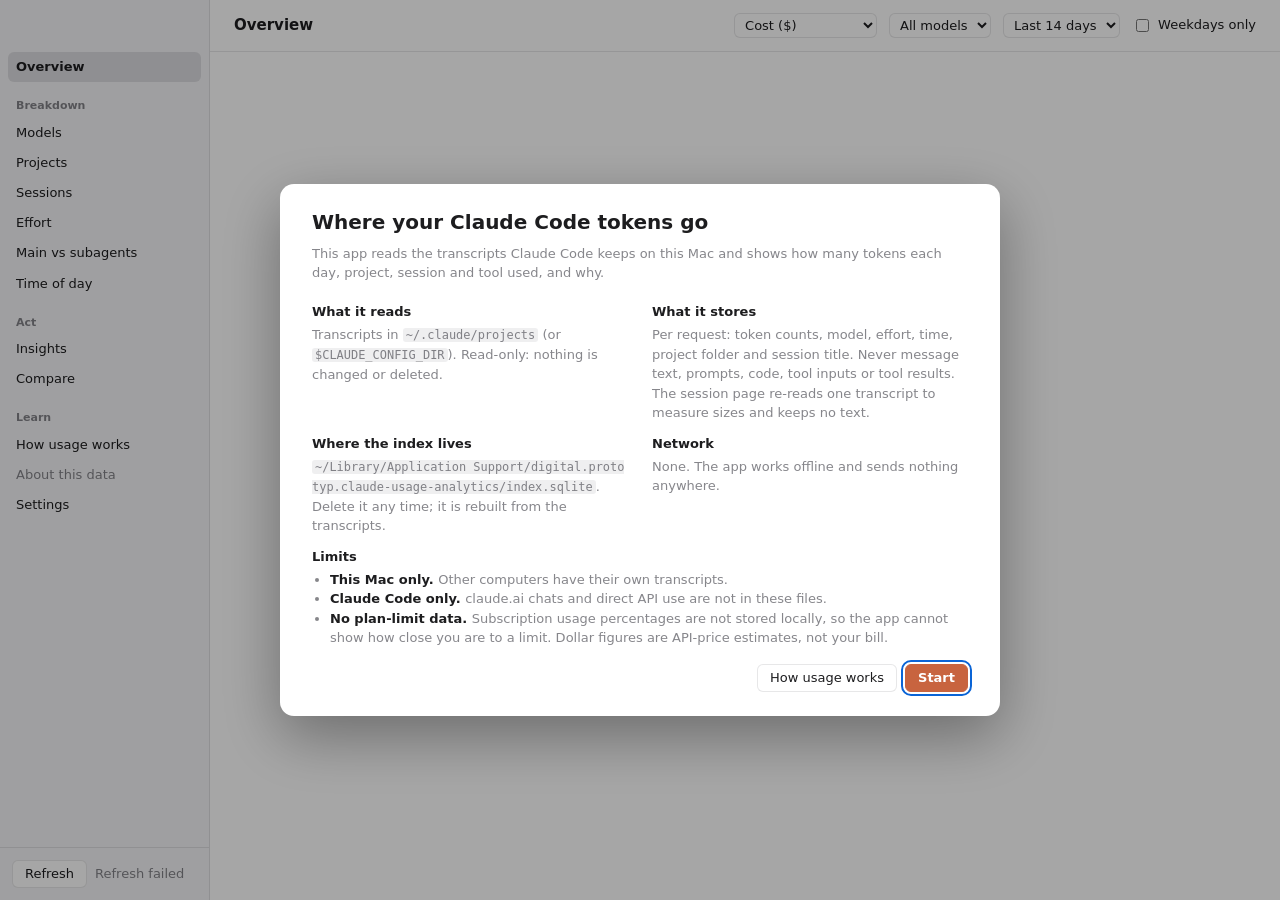
==== ui/index.html @ b47db973 "Claude Usage Analytics 0.1.0" ====
<!doctype html>
<html lang="en">
  <head>
    <meta charset="utf-8" />
    <meta name="viewport" content="width=device-width, initial-scale=1" />
    <title>Claude Usage Analytics</title>
    <link rel="stylesheet" href="styles.css" />
  </head>
  <body>
    <aside class="sidebar">
      <div class="drag" data-tauri-drag-region></div>
      <nav class="nav" id="nav" aria-label="Views">
        <button class="nav-item" data-view="overview">Overview</button>
        <div class="nav-section" role="presentation">Breakdown</div>
        <button class="nav-item" data-view="model">Models</button>
        <button class="nav-item" data-view="project">Projects</button>
        <button class="nav-item" data-view="session">Sessions</button>
        <button class="nav-item" data-view="effort">Effort</button>
        <button class="nav-item" data-view="agent">Main vs subagents</button>
        <button class="nav-item" data-view="hour">Time of day</button>
        <div class="nav-section" role="presentation">Act</div>
        <button class="nav-item" data-view="insights">Insights</button>
        <button class="nav-item" data-view="compare">Compare</button>
        <div class="nav-section" role="presentation">Learn</div>
        <button class="nav-item" data-view="learn">How usage works</button>
        <button class="nav-item about" id="about" type="button">About this data</button>
        <button class="nav-item" data-view="settings">Settings</button>
      </nav>
      <div class="sidebar-foot">
        <button id="refresh" class="btn">Refresh</button>
        <span id="refreshed" class="muted" aria-live="polite"></span>
      </div>
    </aside>

    <main class="content">
      <header class="toolbar" data-tauri-drag-region>
        <h1 id="title">Overview</h1>
        <span id="scope" class="scope muted" hidden></span>
        <div class="filters">
          <select id="unit" title="Show amounts as" aria-label="Show amounts as">
            <option value="cost">Cost ($)</option>
            <option value="weighted">Weighted tokens</option>
            <option value="tokens">Raw tokens</option>
          </select>
          <select id="model" title="Model" aria-label="Model">
            <option value="">All models</option>
          </select>
          <select id="range" title="Range" aria-label="Date range">
            <option value="7">Last 7 days</option>
            <option value="14">Last 14 days</option>
            <option value="28">Last 28 days</option>
            <option value="90">Last 90 days</option>
          </select>
          <label class="toggle"><input type="checkbox" id="weekdays" /> Weekdays only</label>
        </div>
      </header>
      <div id="progress" class="progress" hidden role="status"><div class="bar"></div><span></span></div>
      <div class="body" id="body" tabindex="-1"></div>
    </main>

    <script src="glossary.js"></script>
    <script src="charts.js"></script>
    <script src="table.js"></script>
    <script src="skeleton.js"></script>
    <script src="app.js"></script>
    <script src="session.js"></script>
    <script src="learn.js"></script>
    <script src="pages.js"></script>
  </body>
</html>
---- ui/styles.css ----
:root {
  color-scheme: light dark;

  --font: -apple-system, BlinkMacSystemFont, "SF Pro Text", system-ui, sans-serif;
  --mono: ui-monospace, "SF Mono", Menlo, monospace;

  --fs-xs: 11px;
  --fs-sm: 13px;
  --fs-md: 15px;
  --fs-lg: 24px;

  --s1: 4px;
  --s2: 8px;
  --s3: 12px;
  --s4: 16px;
  --s5: 24px;
  --s6: 32px;

  --r-sm: 6px;
  --r-md: 10px;
  --row: 34px;

  --sidebar-w: 210px;
  --toolbar-h: 52px;

  --bg: #ffffff;
  --bg-2: #f5f5f7;
  --text: #1d1d1f;
  --text-2: rgba(60, 60, 67, 0.62);
  --sep: rgba(60, 60, 67, 0.12);
  --fill: rgba(120, 120, 128, 0.12);
  --fill-2: rgba(120, 120, 128, 0.2);
  --accent: #c8643f;
  --accent-soft: rgba(200, 100, 63, 0.18);
  --up: #c4372b;
  --down: #24894a;
  --muted: #8e8e93;
  --focus: #0a64d6;
  --pat-ink: rgba(255, 255, 255, 0.55);
  /* Categorical slots, light steps (validated: CVD ΔE ≥ 9.1 adjacent). Charts
     add a pattern per slot and direct labels, so hue is never the only cue. */
  --c1: #2a78d6;
  --c2: #eb6834;
  --c3: #1baf7a;
  --c4: #eda100;
  --c5: #e87ba4;
  --c6: #008300;
  --c7: #6250d6;
  --c8: #b0b0b5;
  --q1: #cde2fb;
  --q2: #9ec5f4;
  --q3: #6da7ec;
  --q4: #3987e5;
  --q5: #256abf;
  --q6: #184f95;
  --ev-compaction: #e5484d;
  --ev-rebuild: #c98500;
  --ev-subagent: #7a5cc9;
  --ev-error: #6e6e73;
}

@media (prefers-color-scheme: dark) {
  :root:not([data-theme="light"]) {
    color-scheme: dark;
    --bg: #1e1e1e;
    --bg-2: #262626;
    --text: #f5f5f7;
    --text-2: rgba(235, 235, 245, 0.66);
    --sep: rgba(84, 84, 88, 0.6);
    --fill: rgba(120, 120, 128, 0.2);
    --fill-2: rgba(120, 120, 128, 0.32);
    --accent: #e07c55;
    --accent-soft: rgba(224, 124, 85, 0.22);
    --up: #ff6a5c;
    --down: #3fcf74;
    --focus: #6aa8ff;
    --pat-ink: rgba(0, 0, 0, 0.42);
    /* Categorical slots, dark steps (validated: CVD ΔE ≥ 8.4 adjacent). */
    --c1: #3987e5;
    --c2: #d95926;
    --c3: #199e70;
    --c4: #c98500;
    --c5: #d55181;
    --c6: #0ca30c;
    --c7: #9085e9;
    --c8: #5a5a5f;
    /* One-hue scale for heatmaps; low values recede into the surface. */
    --q1: #0d366b;
    --q2: #184f95;
    --q3: #256abf;
    --q4: #3987e5;
    --q5: #6da7ec;
    --q6: #9ec5f4;
    --ev-compaction: #ff6b6f;
    --ev-rebuild: #f5a524;
    --ev-subagent: #b48ce6;
    --ev-error: #aeaeb2;
  }
}

:root[data-theme="dark"] {
    color-scheme: dark;
    --bg: #1e1e1e;
    --bg-2: #262626;
    --text: #f5f5f7;
    --text-2: rgba(235, 235, 245, 0.66);
    --sep: rgba(84, 84, 88, 0.6);
    --fill: rgba(120, 120, 128, 0.2);
    --fill-2: rgba(120, 120, 128, 0.32);
    --accent: #e07c55;
    --accent-soft: rgba(224, 124, 85, 0.22);
    --up: #ff6a5c;
    --down: #3fcf74;
    --focus: #6aa8ff;
    --pat-ink: rgba(0, 0, 0, 0.42);
    /* Categorical slots, dark steps (validated: CVD ΔE ≥ 8.4 adjacent). */
    --c1: #3987e5;
    --c2: #d95926;
    --c3: #199e70;
    --c4: #c98500;
    --c5: #d55181;
    --c6: #0ca30c;
    --c7: #9085e9;
    --c8: #5a5a5f;
    /* One-hue scale for heatmaps; low values recede into the surface. */
    --q1: #0d366b;
    --q2: #184f95;
    --q3: #256abf;
    --q4: #3987e5;
    --q5: #6da7ec;
    --q6: #9ec5f4;
    --ev-compaction: #ff6b6f;
    --ev-rebuild: #f5a524;
    --ev-subagent: #b48ce6;
    --ev-error: #aeaeb2;
}

:root[data-theme="light"] {
  color-scheme: light;
}

* {
  box-sizing: border-box;
}

html,
body {
  margin: 0;
  height: 100%;
  background: transparent;
  font: 400 var(--fs-sm) / 1.4 var(--font);
  color: var(--text);
  -webkit-font-smoothing: antialiased;
  user-select: none;
  cursor: default;
  overflow: hidden;
}

/* Outside Tauri (plain browser preview) there is no vibrancy behind us. */
html.web body {
  background: var(--bg-2);
}

body {
  display: grid;
  grid-template-columns: var(--sidebar-w) 1fr;
}

button,
select {
  font: inherit;
  color: inherit;
}

.muted {
  color: var(--text-2);
}

.num {
  font-variant-numeric: tabular-nums;
  text-align: right;
}

/* ---------- sidebar ---------- */
.sidebar {
  display: flex;
  flex-direction: column;
  min-height: 0;
  border-right: 1px solid var(--sep);
}

.drag {
  height: var(--toolbar-h);
  flex: none;
}

.nav {
  flex: 1;
  overflow: auto;
  padding: 0 var(--s2);
}

.nav-section {
  margin: var(--s4) var(--s2) var(--s1);
  font-size: var(--fs-xs);
  font-weight: 600;
  color: var(--text-2);
}

.nav-item {
  display: block;
  padding: 6px var(--s2);
  border-radius: var(--r-sm);
  color: var(--text);
  text-decoration: none;
}

.nav-item:hover {
  background: var(--fill);
}

.nav-item.active {
  background: var(--fill-2);
  font-weight: 600;
}

.sidebar-foot {
  display: flex;
  align-items: center;
  gap: var(--s2);
  padding: var(--s3);
  border-top: 1px solid var(--sep);
}

.btn {
  padding: 4px 12px;
  border: 1px solid var(--sep);
  border-radius: var(--r-sm);
  background: var(--bg);
  cursor: default;
}

.btn:active {
  background: var(--fill);
}

.btn:disabled {
  opacity: 0.5;
}

/* ---------- content ---------- */
.content {
  display: flex;
  flex-direction: column;
  min-width: 0;
  min-height: 0;
  background: var(--bg);
}

.toolbar {
  display: flex;
  align-items: center;
  gap: var(--s4);
  height: var(--toolbar-h);
  flex: none;
  padding: 0 var(--s5);
  border-bottom: 1px solid var(--sep);
}

.toolbar h1 {
  margin: 0;
  font-size: var(--fs-md);
  font-weight: 600;
}

.filters {
  margin-left: auto;
  display: flex;
  align-items: center;
  gap: var(--s3);
}

.filters select {
  padding: 3px 6px;
  border: 1px solid var(--sep);
  border-radius: var(--r-sm);
  background: var(--bg);
}

.toggle {
  display: flex;
  align-items: center;
  gap: 6px;
}

.progress {
  position: relative;
  height: 22px;
  flex: none;
  background: var(--fill);
  font-size: var(--fs-xs);
}

.progress .bar {
  position: absolute;
  inset: 0 auto 0 0;
  background: var(--accent-soft);
  transition: width 0.15s;
}

.progress span {
  position: relative;
  display: block;
  padding: 3px var(--s5);
  color: var(--text-2);
}

.body {
  flex: 1;
  overflow: auto;
  padding: var(--s5);
  user-select: text;
}

.empty {
  margin: 15vh auto;
  max-width: 420px;
  text-align: center;
  color: var(--text-2);
}

/* ---------- cards ---------- */
.cards {
  display: grid;
  grid-template-columns: repeat(4, minmax(0, 1fr));
  gap: var(--s3);
  margin-bottom: var(--s5);
}

.card {
  padding: var(--s4);
  border-radius: var(--r-md);
  background: var(--bg-2);
}

.card h3 {
  margin: 0 0 var(--s2);
  font-size: var(--fs-xs);
  font-weight: 600;
  color: var(--text-2);
  text-transform: uppercase;
  letter-spacing: 0.04em;
}

.card .big {
  font-size: var(--fs-lg);
  font-weight: 600;
  font-variant-numeric: tabular-nums;
}

.card .sub {
  margin-top: var(--s1);
  color: var(--text-2);
  font-variant-numeric: tabular-nums;
}

.delta {
  display: inline-block;
  margin-left: var(--s2);
  font-size: var(--fs-sm);
  font-weight: 600;
}

.delta.up {
  color: var(--up);
}

.delta.down {
  color: var(--down);
}

.kv {
  display: grid;
  grid-template-columns: 1fr auto auto;
  gap: 2px var(--s3);
  font-variant-numeric: tabular-nums;
}

.kv .k {
  color: var(--text-2);
}

/* ---------- chart ---------- */
.panel {
  margin-bottom: var(--s5);
}

.panel-head {
  display: flex;
  align-items: center;
  gap: var(--s3);
  margin-bottom: var(--s3);
}

.panel-head h2 {
  margin: 0;
  font-size: var(--fs-md);
  font-weight: 600;
}

.seg {
  margin-left: auto;
  display: inline-flex;
  padding: 2px;
  border-radius: var(--r-sm);
  background: var(--fill);
}

.seg button {
  padding: 2px 10px;
  border: 0;
  border-radius: 5px;
  background: transparent;
}

.seg button.on {
  background: var(--bg);
  box-shadow: 0 0.5px 2px rgba(0, 0, 0, 0.2);
}

.chart {
  width: 100%;
  display: block;
}

.chart .grid {
  stroke: var(--sep);
}

.chart .axis {
  fill: var(--text-2);
  font-size: 10px;
  font-variant-numeric: tabular-nums;
}

.chart .bar {
  fill: var(--accent);
  opacity: 0.75;
}

.chart .bar.today {
  opacity: 1;
}

.chart .bar.weekend {
  fill: var(--muted);
  opacity: 0.45;
}

.chart .hit {
  fill: transparent;
}

.chart .hit:hover + .bar,
.chart g:hover .bar {
  opacity: 1;
}

.tip {
  position: fixed;
  z-index: 10;
  padding: 6px 8px;
  border-radius: var(--r-sm);
  background: var(--text);
  color: var(--bg);
  font-size: var(--fs-xs);
  font-variant-numeric: tabular-nums;
  pointer-events: none;
  white-space: pre;
}

/* ---------- tables ---------- */
table {
  width: 100%;
  border-collapse: collapse;
  font-variant-numeric: tabular-nums;
}

th {
  position: sticky;
  top: calc(-1 * var(--s5));
  background: var(--bg);
  font-size: var(--fs-xs);
  font-weight: 600;
  color: var(--text-2);
  text-align: right;
  padding: 6px var(--s2);
  border-bottom: 1px solid var(--sep);
  white-space: nowrap;
}

th:first-child,
td:first-child {
  text-align: left;
}

td {
  height: var(--row);
  padding: 4px var(--s2);
  border-bottom: 1px solid var(--sep);
  text-align: right;
  white-space: nowrap;
}

table.breakdown {
  table-layout: fixed;
}

table.breakdown th:not(:first-child) {
  width: 84px;
}

table.breakdown th:nth-child(6) {
  width: 120px;
}

td.label {
  overflow: hidden;
  text-overflow: ellipsis;
}

td.label small {
  display: block;
  color: var(--text-2);
  font-size: var(--fs-xs);
  overflow: hidden;
  text-overflow: ellipsis;
}

tr.zero td {
  color: var(--text-2);
}

tr.today td:first-child {
  font-weight: 600;
}

.share {
  display: flex;
  align-items: center;
  justify-content: flex-end;
  gap: var(--s2);
}

.share .track {
  width: 56px;
  height: 6px;
  border-radius: 3px;
  background: var(--fill);
  overflow: hidden;
}

.share .fill {
  height: 100%;
  background: var(--accent);
}

.note {
  margin-top: var(--s4);
  color: var(--text-2);
  font-size: var(--fs-xs);
  max-width: 720px;
}

/* ---------- session detail ---------- */

tr.link td {
  cursor: pointer;
}

tr.link:hover td {
  background: var(--fill);
}

.detail-head {
  margin-bottom: var(--s4);
}

.detail-head h2 {
  margin: var(--s1) 0 2px;
  font-size: 20px;
  font-weight: 600;
}

.back {
  color: var(--accent);
  cursor: pointer;
}

.warnings {
  display: grid;
  gap: var(--s2);
}

.warning {
  padding: var(--s3) var(--s4);
  border-radius: var(--r-md);
  border-left: 3px solid var(--muted);
  background: var(--bg-2);
}

.warning.warn {
  border-left-color: var(--ev-rebuild);
}

.w-title {
  font-weight: 600;
}

.w-detail {
  margin-top: 2px;
  color: var(--text-2);
}

.note.top {
  margin: 0 0 var(--s3);
}

.stack {
  display: flex;
  height: 22px;
  border-radius: var(--r-sm);
  overflow: hidden;
  background: var(--fill);
}

.seg-bar {
  height: 100%;
  min-width: 1px;
}

.legend {
  display: flex;
  flex-wrap: wrap;
  gap: var(--s1) var(--s4);
  margin: var(--s2) 0 var(--s3);
  color: var(--text-2);
  font-size: var(--fs-xs);
}

.legend-item {
  display: inline-flex;
  align-items: center;
  gap: 6px;
}

.legend-item i,
i.dot {
  display: inline-block;
  width: 9px;
  height: 9px;
  border-radius: 2px;
  flex: none;
}

i.dot {
  margin-right: 8px;
  vertical-align: 0;
}

table.slices td {
  height: 30px;
}

table.slices td:nth-child(2) {
  width: 110px;
  text-align: left;
}

table.slices td:nth-child(3) {
  width: 32%;
}

table.slices td:nth-child(4),
table.slices td:nth-child(5) {
  width: 72px;
}

.hbar {
  height: 8px;
  border-radius: 4px;
  background: var(--fill);
  overflow: hidden;
}

.hbar > div {
  height: 100%;
}

.chart .bar.ctx {
  fill: var(--accent);
  opacity: 0.55;
}

.chart g:hover .bar.ctx {
  opacity: 1;
}

.filters[hidden] {
  display: none;
}

.btn.more {
  margin-top: var(--s3);
}

/* ---------- accessibility ---------- */
.sr-only {
  position: absolute;
  width: 1px;
  height: 1px;
  padding: 0;
  margin: -1px;
  overflow: hidden;
  clip: rect(0 0 0 0);
  white-space: nowrap;
  border: 0;
}

:focus {
  outline: none;
}

:focus-visible {
  outline: 2px solid var(--focus);
  outline-offset: 2px;
  border-radius: var(--r-sm);
}

tr:focus-visible {
  outline-offset: -2px;
}

tr:focus-visible td {
  background: var(--fill);
}

.chart-fig:focus-visible {
  outline-offset: 4px;
}

@media (prefers-reduced-motion: reduce) {
  *,
  *::before,
  *::after {
    transition: none !important;
    animation: none !important;
    scroll-behavior: auto !important;
  }
}

/* Windows high contrast / forced colours: patterns carry identity. */
@media (forced-colors: active) {
  .chart .seg,
  .chart .area,
  .chart .bar {
    forced-color-adjust: none;
  }
}

/* ---------- nav as buttons ---------- */
button.nav-item {
  width: 100%;
  border: 0;
  background: transparent;
  text-align: left;
  font: inherit;
  cursor: default;
}

.nav-item.about {
  color: var(--text-2);
}

.scope {
  margin-left: auto;
  font-size: var(--fs-sm);
  font-variant-numeric: tabular-nums;
}

.linklike {
  padding: 0;
  border: 0;
  background: none;
  color: var(--accent);
  font: inherit;
  cursor: pointer;
}

.linklike:hover {
  text-decoration: underline;
}

.btn.small {
  padding: 2px 8px;
  font-size: var(--fs-xs);
}

.btn.primary {
  background: var(--accent);
  border-color: var(--accent);
  color: #fff;
  font-weight: 600;
}

/* ---------- glossary terms ---------- */
.term,
.term-h {
  text-decoration: underline dotted;
  text-decoration-color: var(--text-2);
  text-underline-offset: 3px;
  cursor: help;
}

.card h3 .term {
  text-decoration-color: currentColor;
}

/* ---------- charts ---------- */
.chart-fig {
  margin: 0;
  position: relative;
}

.chart-host {
  width: 100%;
}

.pat-line {
  stroke: var(--pat-ink);
  stroke-width: 1.6;
}

.pat-ink {
  fill: var(--pat-ink);
}

.chart .seg,
.chart .area {
  stroke: none;
}

.chart .area {
  opacity: 0.9;
}

.chart .area-edge {
  fill: none;
  stroke: var(--bg);
  stroke-width: 1;
}

.chart .col:hover .seg,
.chart .col.kbd .seg {
  filter: brightness(1.08);
}

.chart .col.kbd .bar,
.chart .col:hover .bar {
  opacity: 1;
}

.chart .col.kbd .hit {
  fill: var(--fill);
}

.chart .clickable {
  cursor: pointer;
}

.chart .crosshair {
  stroke: var(--text-2);
  stroke-dasharray: 2 2;
}

.chart .kbd-dot {
  fill: transparent;
}

.chart .kbd-dot.kbd {
  fill: var(--text);
  stroke: var(--bg);
  stroke-width: 2;
}

.share-bar .seg-label {
  fill: #fff;
  font-size: 11px;
  font-weight: 600;
  paint-order: stroke;
  stroke: rgba(0, 0, 0, 0.45);
  stroke-width: 2.5px;
  pointer-events: none;
}

.share-bar .seg-g.kbd .seg,
.share-bar .seg-g:hover .seg {
  filter: brightness(1.1);
}

.share-bar .seg-g.kbd .seg {
  stroke: var(--text);
  stroke-width: 2;
}

.swatch {
  flex: none;
  vertical-align: -1px;
}

/* event markers: shape + colour */
.chart .ev line {
  stroke-width: 1;
  stroke-dasharray: 2 2;
  opacity: 0.8;
}

.chart .ev:hover line,
.chart .ev.kbd line {
  stroke-width: 2;
  opacity: 1;
}

.mk {
  stroke: var(--bg);
  stroke-width: 1;
}

.mk.mk-cross {
  fill: none;
  stroke-width: 2;
}

.ev-compaction line { stroke: var(--ev-compaction); }
.ev-rebuild line { stroke: var(--ev-rebuild); }
.ev-subagent line { stroke: var(--ev-subagent); }
.ev-error line { stroke: var(--ev-error); }
.mk.ev-compaction { fill: var(--ev-compaction); }
.mk.ev-rebuild { fill: var(--ev-rebuild); }
.mk.ev-subagent { fill: var(--ev-subagent); }
.mk.ev-error { stroke: var(--ev-error); }

/* heatmap */
.heatmap .cell { fill: var(--fill); }
.heatmap .cell.none { fill: transparent; stroke: var(--sep); }
.heatmap .cell.kbd,
.heatmap .cell:hover { stroke: var(--text); stroke-width: 1.5; }
.heatmap .cell.q1, .heat-q.q1 { fill: var(--q1); background: var(--q1); }
.heatmap .cell.q2, .heat-q.q2 { fill: var(--q2); background: var(--q2); }
.heatmap .cell.q3, .heat-q.q3 { fill: var(--q3); background: var(--q3); }
.heatmap .cell.q4, .heat-q.q4 { fill: var(--q4); background: var(--q4); }
.heatmap .cell.q5, .heat-q.q5 { fill: var(--q5); background: var(--q5); }
.heatmap .cell.q6, .heat-q.q6 { fill: var(--q6); background: var(--q6); }
.heat-legend { align-items: center; gap: 3px; }
.heat-legend span { margin: 0 4px; }
.heat-q { display: inline-block; width: 10px; height: 10px; border-radius: 2px; }
.heat-q.q0 { background: var(--fill); }

/* waterfall: direction is in the sign and the label, colour is extra */
.waterfall .wf-total .wf-bar { fill: var(--text-2); opacity: 0.55; }
.waterfall .wf-up .wf-bar { fill: var(--up); opacity: 0.8; }
.waterfall .wf-down .wf-bar { fill: var(--down); opacity: 0.8; }
.waterfall .wf-link { stroke: var(--text-2); stroke-dasharray: 2 2; }
.waterfall .wf-value { fill: var(--text); font-size: 11px; font-weight: 600; font-variant-numeric: tabular-nums; }
.waterfall g.kbd .wf-bar,
.waterfall g:hover .wf-bar { opacity: 1; }

.why {
  margin: 0 0 var(--s2);
  font-size: var(--fs-md);
}

/* sparklines */
.spark { display: block; overflow: visible; }
.spark-line { fill: none; stroke: var(--accent); stroke-width: 1.5; stroke-linejoin: round; }
.spark-area { fill: var(--accent-soft); }
.spark-dot { fill: var(--accent); }
.spark-cell { display: inline-flex; justify-content: flex-end; width: 80px; height: 18px; }
.card { position: relative; }
.card-spark { margin-top: var(--s2); opacity: 0.9; }

.two-col {
  display: grid;
  grid-template-columns: minmax(0, 1fr) minmax(0, 1fr);
  gap: var(--s5);
}

.lead {
  margin: 0 0 var(--s4);
  color: var(--text-2);
  max-width: 760px;
}

/* ---------- tables ---------- */
.dtable {
  margin-bottom: var(--s5);
}

.dt-tools {
  display: flex;
  align-items: center;
  gap: var(--s2);
  margin-bottom: var(--s2);
}

.dt-tools .spacer {
  flex: 1;
}

.dt-search {
  width: 200px;
  padding: 3px 8px;
  border: 1px solid var(--sep);
  border-radius: var(--r-sm);
  background: var(--bg);
  color: var(--text);
  font: inherit;
}

.dt-status {
  font-size: var(--fs-xs);
}

th button.sort {
  display: inline-flex;
  align-items: center;
  gap: 3px;
  padding: 0;
  border: 0;
  background: none;
  font: inherit;
  color: inherit;
  cursor: pointer;
  max-width: 100%;
}

th button.sort .arrow {
  font-size: 8px;
  min-width: 8px;
}

th[aria-sort] {
  color: var(--text);
}

th.left,
td.left {
  text-align: left;
}

table.breakdown th:not(:first-child) {
  width: auto;
}

table.breakdown col:not(:first-child) {
  width: 92px;
}

.cell-label {
  display: block;
  overflow: hidden;
  text-overflow: ellipsis;
}

.cell-label small {
  display: block;
  color: var(--text-2);
  font-size: var(--fs-xs);
  overflow: hidden;
  text-overflow: ellipsis;
}

td {
  overflow: hidden;
  text-overflow: ellipsis;
}

table.slices td {
  height: 30px;
}

/* ---------- session ---------- */
.detail-head .meta {
  display: flex;
  flex-wrap: wrap;
  align-items: center;
  gap: var(--s1) var(--s3);
  color: var(--text-2);
}

.badge {
  padding: 1px 8px;
  border-radius: 10px;
  font-size: var(--fs-xs);
  font-weight: 600;
  background: var(--fill);
  color: var(--text-2);
}

.badge.estimated {
  background: var(--accent-soft);
  color: var(--text);
}

.w-title {
  display: flex;
  align-items: center;
  gap: var(--s2);
}

.w-icon {
  display: inline-grid;
  place-items: center;
  width: 16px;
  height: 16px;
  border-radius: 50%;
  font-size: 11px;
  font-weight: 700;
  color: var(--bg);
  background: var(--muted);
}

.warning.warn .w-icon {
  background: var(--ev-rebuild);
}

/* ---------- empty states ---------- */
.empty h2 {
  margin: 0 0 var(--s2);
  font-size: var(--fs-md);
  color: var(--text);
}

.empty p {
  margin: 0 0 var(--s4);
}

.empty-actions {
  display: flex;
  justify-content: center;
  gap: var(--s2);
}

/* ---------- learn ---------- */
.learn {
  max-width: 860px;
}

.learn-sec {
  padding: var(--s4) var(--s5);
  border-radius: var(--r-md);
  background: var(--bg-2);
}

.learn-sec h2 {
  display: flex;
  align-items: center;
  gap: var(--s2);
  margin: 0 0 var(--s2);
  font-size: var(--fs-md);
}

.learn-sec p {
  max-width: 720px;
  line-height: 1.5;
}

.num-badge {
  display: inline-grid;
  place-items: center;
  width: 22px;
  height: 22px;
  border-radius: 50%;
  background: var(--accent);
  color: #fff;
  font-size: var(--fs-xs);
}

.yours {
  padding: var(--s2) var(--s3);
  border-left: 3px solid var(--accent);
  background: var(--bg);
  border-radius: 0 var(--r-sm) var(--r-sm) 0;
}

.caption {
  color: var(--text-2);
  font-size: var(--fs-xs);
}

.tip-line {
  color: var(--text-2);
}

code {
  font-family: var(--mono);
  font-size: 0.92em;
  padding: 0 3px;
  border-radius: 3px;
  background: var(--fill);
}

.example {
  position: relative;
}

.example-tag {
  position: absolute;
  top: 0;
  right: 0;
  padding: 1px 8px;
  border-radius: 10px;
  background: var(--fill-2);
  font-size: var(--fs-xs);
  font-weight: 600;
}

ul.plain {
  margin: 0 0 var(--s3);
  padding-left: 18px;
  line-height: 1.5;
}

dl.glossary {
  display: grid;
  grid-template-columns: 170px 1fr;
  gap: var(--s2) var(--s4);
  margin: 0;
}

dl.glossary dt {
  font-weight: 600;
}

dl.glossary dd {
  margin: 0;
  color: var(--text-2);
}

/* ---------- first run ---------- */
.intro {
  position: fixed;
  inset: 0;
  z-index: 50;
  display: grid;
  place-items: center;
  background: rgba(0, 0, 0, 0.35);
  user-select: text;
}

.intro-card {
  width: min(720px, calc(100vw - 48px));
  max-height: calc(100vh - 48px);
  overflow: auto;
  padding: var(--s5) var(--s6);
  border-radius: 14px;
  background: var(--bg);
  box-shadow: 0 20px 60px rgba(0, 0, 0, 0.35);
}

.intro-card h1 {
  margin: 0 0 var(--s2);
  font-size: 20px;
}

.intro-card h3 {
  margin: var(--s3) 0 var(--s1);
  font-size: var(--fs-sm);
}

.intro-card p {
  margin: 0;
  color: var(--text-2);
  line-height: 1.5;
}

.intro-card .lead {
  margin-bottom: var(--s2);
}

.intro-grid {
  display: grid;
  grid-template-columns: 1fr 1fr;
  gap: 0 var(--s5);
}

.intro-card code.path {
  word-break: break-all;
}

.limits li {
  color: var(--text-2);
}

.limits b {
  color: var(--text);
}

.intro-actions {
  display: flex;
  justify-content: flex-end;
  gap: var(--s2);
  margin-top: var(--s4);
}

/* ---------- skeleton loaders ---------- */
.skeleton {
  pointer-events: none;
}

.skeleton .panel {
  margin-bottom: var(--s5);
}

.sk-line,
.sk-block,
.sk-bar {
  border-radius: 5px;
  background: linear-gradient(90deg, var(--fill) 0%, var(--fill-2) 40%, var(--fill) 80%);
  background-size: 300% 100%;
  animation: sk-shimmer 1.4s ease-in-out infinite;
}

.sk-line {
  height: 10px;
  margin: 6px 0;
}

.sk-line.sm { height: 8px; }
.sk-line.md { height: 14px; margin-bottom: var(--s3); }
.sk-line.lg { height: 22px; margin: 10px 0; }
.sk-line.xl { height: 24px; margin: 8px 0 10px; }

.sk-block {
  width: 100%;
  margin: var(--s2) 0;
}

.sk-card {
  min-height: 108px;
}

.sk-insight {
  margin-bottom: var(--s3);
  min-height: 0;
}

.sk-bars {
  display: flex;
  align-items: flex-end;
  gap: 2%;
  padding: 0 0 0 52px;
}

.sk-bar {
  flex: 1;
}

.sk-table {
  margin-top: var(--s3);
}

.sk-row {
  display: flex;
  gap: 3%;
  align-items: center;
  height: 34px;
  border-bottom: 1px solid var(--sep);
}

.sk-row .sk-line {
  margin: 0;
}

@keyframes sk-shimmer {
  0% { background-position: 100% 0; }
  100% { background-position: -100% 0; }
}

@media (prefers-reduced-motion: reduce) {
  .sk-line,
  .sk-block,
  .sk-bar {
    animation: none;
  }
}

/* A redraw of the page already on screen: keep it, dimmed, until the new one
   is ready. */
.body.loading > * {
  opacity: 0.55;
  transition: opacity 0.15s 0.12s;
}

/* ---------- insights, compare, settings ---------- */
.insight {
  margin-bottom: var(--s3);
  padding: var(--s4);
  border-radius: var(--r-md);
  background: var(--bg-2);
  border-left: 3px solid var(--muted);
}

.insight.high { border-left-color: var(--up); }
.insight.medium { border-left-color: #f5a524; }

.insight-head {
  display: flex;
  align-items: baseline;
  gap: var(--s3);
  flex-wrap: wrap;
}

.insight-head h3 {
  margin: 0;
  font-size: var(--fs-md);
  font-weight: 600;
}

.insight-amount {
  margin-left: auto;
  font-variant-numeric: tabular-nums;
  font-weight: 600;
}

.insight p {
  margin: var(--s2) 0 0;
}

.insight .action {
  color: var(--text);
}

.insight .action::before {
  content: "→ ";
  color: var(--accent);
}

.chip {
  display: inline-block;
  padding: 1px 7px;
  margin-right: 4px;
  border-radius: 9px;
  background: var(--fill);
  color: var(--text-2);
  font-size: var(--fs-xs);
  white-space: nowrap;
}

.chip.high { background: rgba(229, 72, 77, 0.16); color: var(--up); }
.chip.medium { background: rgba(245, 165, 36, 0.18); color: #b97a0a; }

.tools-cell {
  display: block;
  min-width: 0;
  overflow: hidden;
  text-overflow: ellipsis;
  white-space: nowrap;
}

tr.unused td {
  color: var(--text-2);
}

.form-grid {
  display: grid;
  grid-template-columns: minmax(220px, 1fr) auto;
  gap: var(--s3) var(--s5);
  align-items: center;
  max-width: 720px;
}

.form-grid .hint {
  display: block;
  color: var(--text-2);
  font-size: var(--fs-xs);
}

.form-grid input[type="number"],
.form-grid input[type="text"],
.compare-bar input[type="text"],
.compare-bar select {
  width: 120px;
  padding: 3px 6px;
  border: 1px solid var(--sep);
  border-radius: var(--r-sm);
  background: var(--bg);
  color: var(--text);
  font: inherit;
}

.compare-bar {
  display: flex;
  align-items: center;
  gap: var(--s3);
  flex-wrap: wrap;
  margin-bottom: var(--s3);
}

.compare-bar input[type="text"] {
  width: 180px;
}

pre.preview {
  max-height: 320px;
  overflow: auto;
  padding: var(--s3);
  border-radius: var(--r-sm);
  background: var(--bg-2);
  font: 11px/1.45 var(--mono);
  user-select: text;
}

.toast {
  margin-top: var(--s2);
  color: var(--text-2);
}

.cell-change {
  display: block;
  font-size: var(--fs-xs);
  color: var(--text-2);
}

.sub-head {
  margin: var(--s4) 0 var(--s2);
  font-size: var(--fs-sm);
  font-weight: 600;
  color: var(--text-2);
}
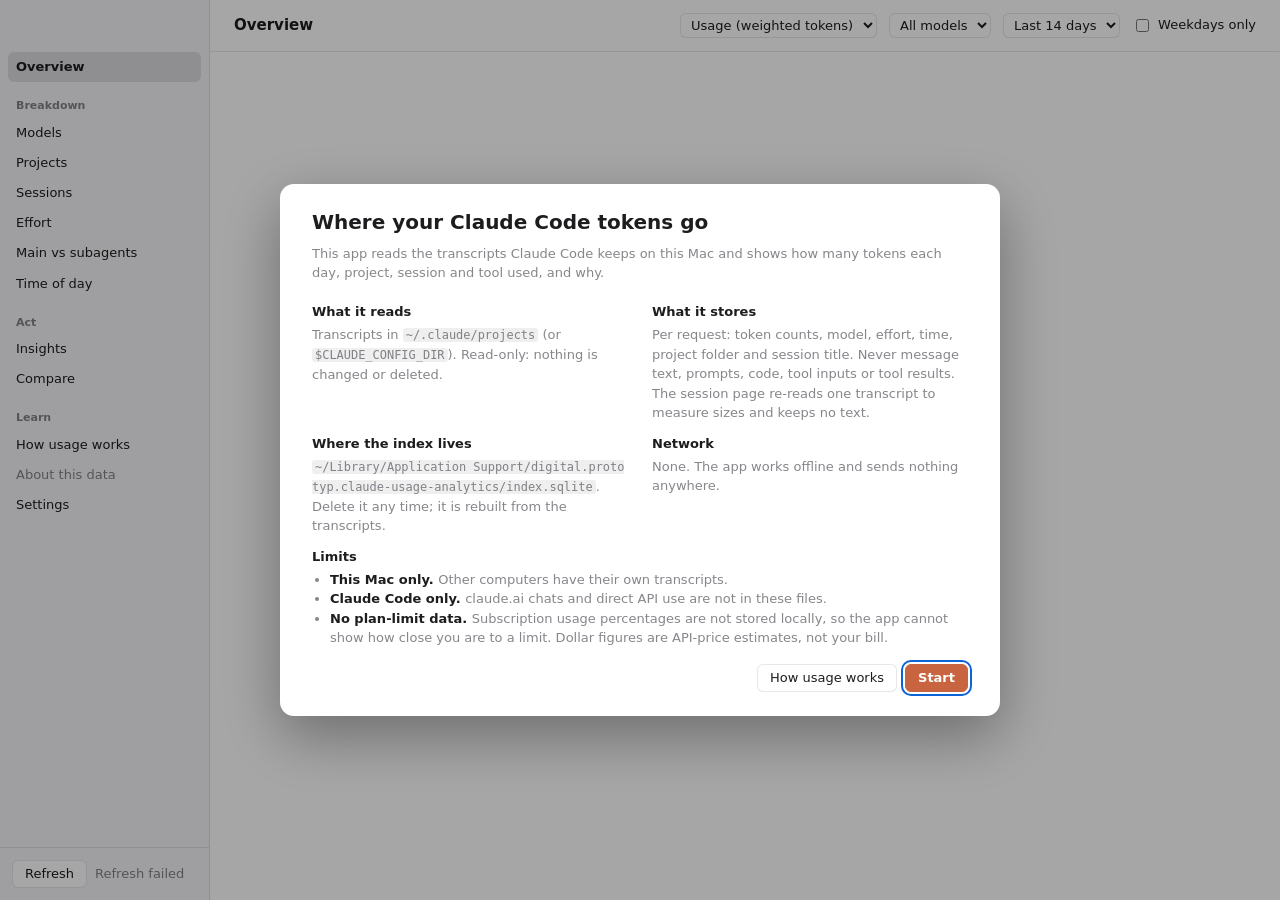
==== commit c4eb1d91: "feat(menubar): compare today with the user's usual day instead of dollars On a subscription plan API" ====
--- a/ui/index.html
+++ b/ui/index.html
@@ -38,8 +38,8 @@
         <span id="scope" class="scope muted" hidden></span>
         <div class="filters">
           <select id="unit" title="Show amounts as" aria-label="Show amounts as">
-            <option value="cost">Cost ($)</option>
-            <option value="weighted">Weighted tokens</option>
+            <option value="weighted">Usage (weighted tokens)</option>
+            <option value="cost">API cost ($)</option>
             <option value="tokens">Raw tokens</option>
           </select>
           <select id="model" title="Model" aria-label="Model">
--- a/ui/styles.css
+++ b/ui/styles.css
@@ -1488,6 +1488,7 @@
 
 .form-grid input[type="number"],
 .form-grid input[type="text"],
+.form-grid select,
 .compare-bar input[type="text"],
 .compare-bar select {
   width: 120px;
@@ -1499,6 +1500,11 @@
   font: inherit;
 }
 
+.form-grid select {
+  width: auto;
+  max-width: 280px;
+}
+
 .compare-bar {
   display: flex;
   align-items: center;
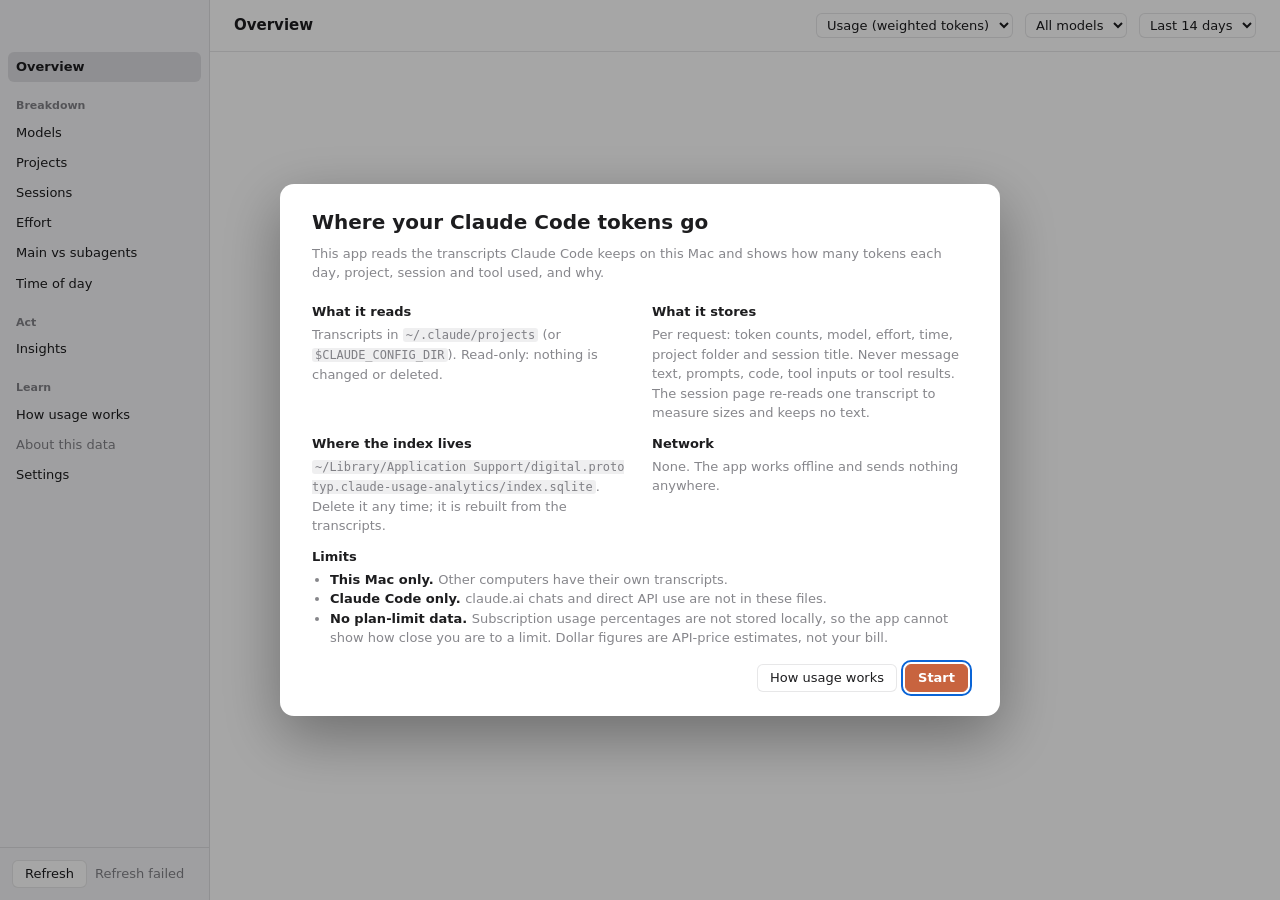
==== commit e21be091: "polish: remove Compare page and weekdays filter, unit labels on cards, readable session titles, mult" ====
--- a/ui/index.html
+++ b/ui/index.html
@@ -20,7 +20,6 @@
         <button class="nav-item" data-view="hour">Time of day</button>
         <div class="nav-section" role="presentation">Act</div>
         <button class="nav-item" data-view="insights">Insights</button>
-        <button class="nav-item" data-view="compare">Compare</button>
         <div class="nav-section" role="presentation">Learn</div>
         <button class="nav-item" data-view="learn">How usage works</button>
         <button class="nav-item about" id="about" type="button">About this data</button>
@@ -51,7 +50,6 @@
             <option value="28">Last 28 days</option>
             <option value="90">Last 90 days</option>
           </select>
-          <label class="toggle"><input type="checkbox" id="weekdays" /> Weekdays only</label>
         </div>
       </header>
       <div id="progress" class="progress" hidden role="status"><div class="bar"></div><span></span></div>
--- a/ui/styles.css
+++ b/ui/styles.css
@@ -1063,7 +1063,7 @@
 }
 
 table.breakdown col:not(:first-child) {
-  width: 92px;
+  width: 78px;
 }
 
 .cell-label {
@@ -1544,3 +1544,10 @@
   font-weight: 600;
   color: var(--text-2);
 }
+
+.unit-hint {
+  margin-left: 6px;
+  font-size: var(--fs-sm);
+  font-weight: 500;
+  color: var(--text-2);
+}
